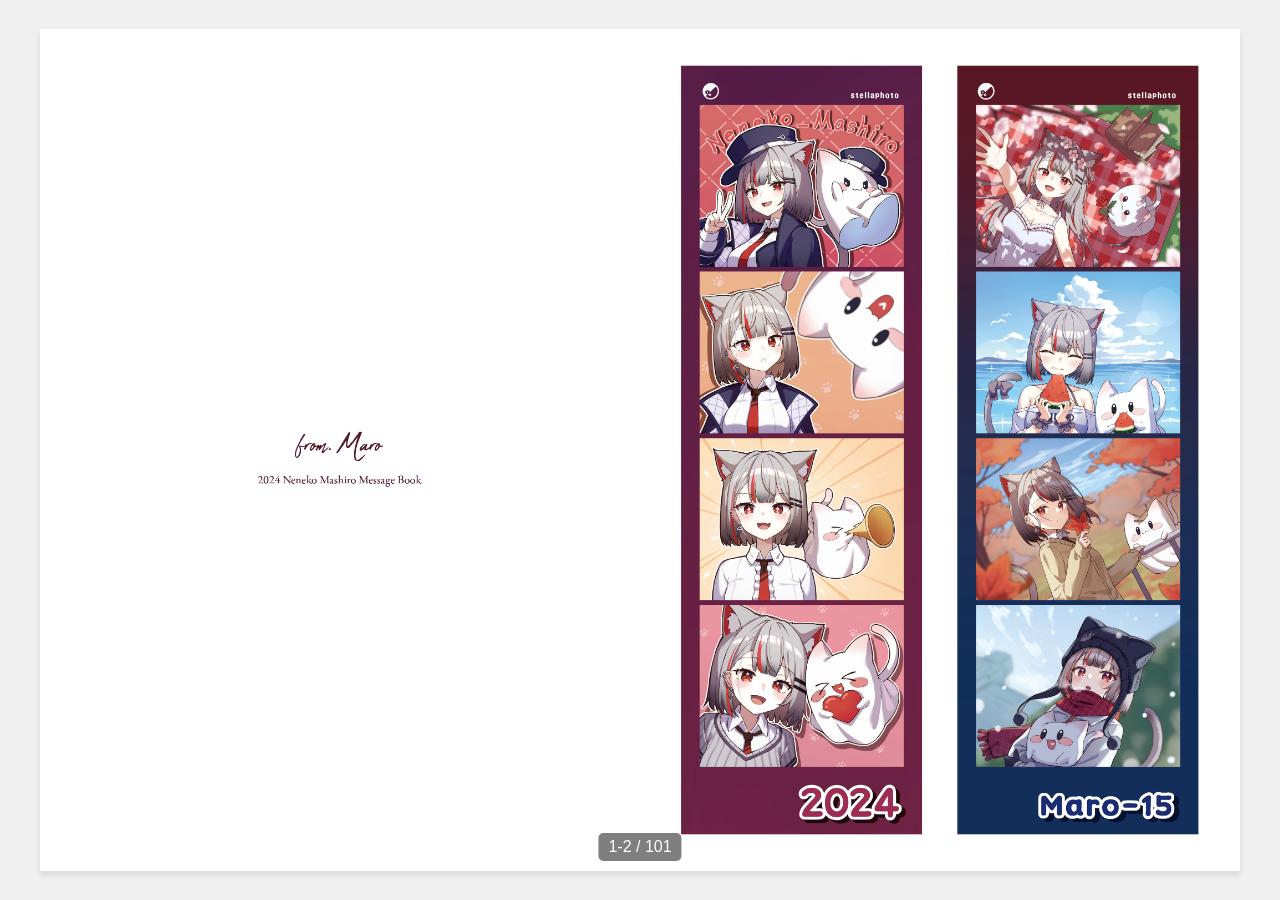
==== index.html @ 5083f231 "no message" ====
<!DOCTYPE html>
<html lang="ko">
<head>
    <meta charset="UTF-8">
    <meta name="viewport" content="width=device-width, initial-scale=1.0">
    <title>반응형 eBook 뷰어</title>
    <link rel="stylesheet" href="styles.css">
</head>
<body>
<div class="ebook-container">
    <div class="page-layout">
        <div class="page left-page" id="leftPage">
            <img id="leftImage" src="" alt="왼쪽 페이지 이미지">
        </div>
        <div class="page right-page" id="rightPage">
            <img id="rightImage" src="" alt="오른쪽 페이지 이미지">
        </div>
    </div>
    <div id="pageCounter">0 / 0</div>
</div>
<script src="script.js"></script>
</body>
</html>
---- styles.css ----
* {
    box-sizing: border-box;
    margin: 0;
    padding: 0;
}

body {
    display: flex;
    justify-content: center;
    align-items: center;
    min-height: 100vh;
    background-color: #f0f0f0;
    font-family: Arial, sans-serif;
}

.ebook-container {
    position: relative;
    width: 100%;
    max-width: 1200px;
    height: 100vh;
    max-height: 842px; /* A4 세로 크기 */
    background-color: white;
    box-shadow: 0 4px 6px rgba(0,0,0,0.1);
    overflow: hidden;
}

.page-layout {
    display: flex;
    width: 100%;
    height: 100%;
}

.page {
    height: 100%;
    display: flex;
    justify-content: center;
    align-items: center;
    cursor: pointer;
}

/* PC 모드 */
@media (min-width: 769px) {
    .page {
        width: 50%;
    }

    .page:hover {
        background-color: rgba(0,0,0,0.05);
    }
}

/* 모바일 모드 */
@media (max-width: 768px) {
    .page-layout {
        flex-direction: column;
    }

    .page {
        width: 100%;
        height:100%;
    }

    .right-page {
        display: none;
    }
}

.page img {
    max-width: 100%;
    max-height: 100%;
    object-fit: contain;
}

#pageCounter {
    position: absolute;
    bottom: 10px;
    left: 50%;
    transform: translateX(-50%);
    background-color: rgba(0,0,0,0.5);
    color: white;
    padding: 5px 10px;
    border-radius: 5px;
}
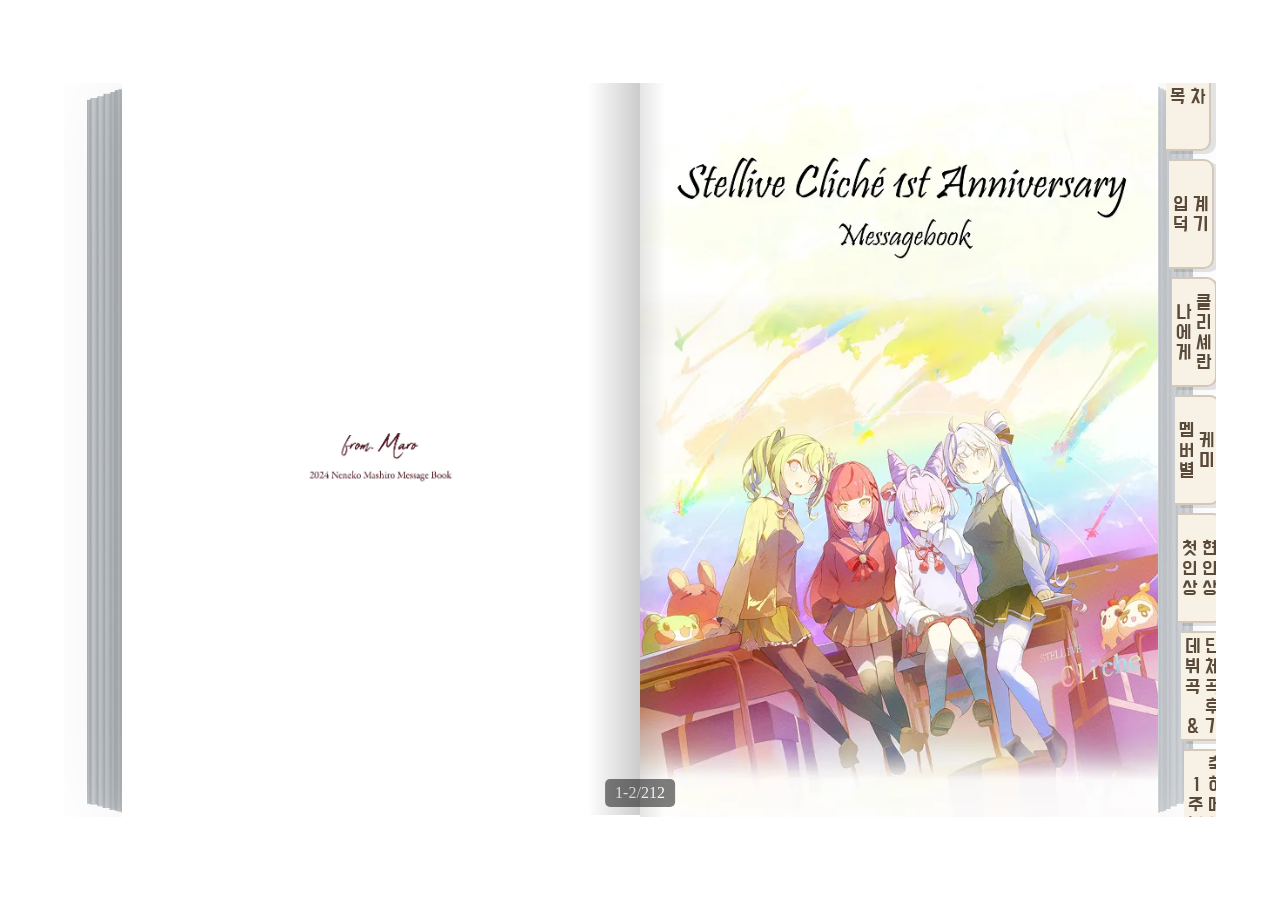
==== commit fc648f8f: "no message" ====
--- a/index.html
+++ b/index.html
@@ -3,8 +3,11 @@
 <head>
     <meta charset="UTF-8">
     <meta name="viewport" content="width=device-width, initial-scale=1.0">
-    <title>반응형 eBook 뷰어</title>
+    <title>메세지북 연습</title>
     <link rel="stylesheet" href="styles.css">
+    <link rel="preconnect" href="https://fonts.googleapis.com">
+    <link rel="preconnect" href="https://fonts.gstatic.com" crossorigin>
+    <link href="https://fonts.googleapis.com/css2?family=Do+Hyeon&display=swap" rel="stylesheet">
 </head>
 <body>
 <div class="ebook-container">
@@ -14,6 +17,15 @@
         </div>
         <div class="page right-page" id="rightPage">
             <img id="rightImage" src="" alt="오른쪽 페이지 이미지">
+            <ul class="bookmark-container">
+                <li class="bookmark" data-page="0">목<br>차</li>
+                <li class="bookmark" data-page="40">입덕<br>계기</li>
+                <li class="bookmark" data-page="80">나에게<br>클리셰란</li>
+                <li class="bookmark" data-page="120">멤버별<br>케미</li>
+                <li class="bookmark" data-page="160">첫인상<br>현인상</li>
+                <li class="bookmark" data-page="160">데뷔곡 &<br>단체곡후기</li>
+                <li class="bookmark" data-page="160">1주년<br>축하메세지</li>
+            </ul>
         </div>
     </div>
     <div id="pageCounter">0 / 0</div>
--- a/styles.css
+++ b/styles.css
@@ -9,66 +9,151 @@
     justify-content: center;
     align-items: center;
     min-height: 100vh;
-    background-color: #f0f0f0;
-    font-family: Arial, sans-serif;
+    background-color: white;
+    overflow: auto;
 }
 
 .ebook-container {
-    position: relative;
-    width: 100%;
-    max-width: 1200px;
-    height: 100vh;
-    max-height: 842px; /* A4 세로 크기 */
+    width: 90%;
+    max-width: 1400px;
+    height: auto;
+    display: flex;
+    justify-content: center;
+    align-items: center;
     background-color: white;
-    box-shadow: 0 4px 6px rgba(0,0,0,0.1);
     overflow: hidden;
+    will-change: transform;
+
+    background-image: url('images/book-background.jpg');
+    background-size: 96%;
+    background-position: center;
+    background-repeat: no-repeat;
 }
 
 .page-layout {
     display: flex;
-    width: 100%;
-    height: 100%;
+    width: 90%;
+    height: auto;
+    margin: 0 auto;
+    gap: 0;
+    box-shadow: 0 0 100px 0 rgba(0,0,0,0.1);
 }
 
 .page {
+    flex: 1;
     height: 100%;
     display: flex;
     justify-content: center;
     align-items: center;
     cursor: pointer;
-}
-
-/* PC 모드 */
-@media (min-width: 769px) {
-    .page {
-        width: 50%;
-    }
-
-    .page:hover {
-        background-color: rgba(0,0,0,0.05);
-    }
-}
-
-/* 모바일 모드 */
-@media (max-width: 768px) {
-    .page-layout {
-        flex-direction: column;
-    }
-
-    .page {
-        width: 100%;
-        height:100%;
-    }
-
-    .right-page {
-        display: none;
-    }
+    user-select: none;
+    -webkit-user-select: none;
+    -moz-user-select: none;
+    -ms-user-select: none;
 }
 
 .page img {
-    max-width: 100%;
-    max-height: 100%;
-    object-fit: contain;
+    width: 100%;
+    height: 100%;
+    object-fit: cover;
+    pointer-events: none;
+    margin: 0;
+    display: block;
+    user-select: none;
+    -webkit-user-select: none;
+    -moz-user-select: none;
+    -ms-user-select: none;
+    pointer-events: none;
+}
+
+.left-page {
+    position: relative;
+}
+
+.left-page::after {
+    content: '';
+    position: absolute;
+    top: 0;
+    right: 0;
+    width: 10%;
+    height: 100%;
+    background: linear-gradient(
+        to left,
+        rgba(0, 0, 0, 0.2) 0%,
+        rgba(0, 0, 0, 0.1) 50%,
+        rgba(0, 0, 0, 0) 100%
+    );
+    z-index: 10;
+    pointer-events: none;
+}
+
+.right-page {
+    position: relative;
+}
+
+.right-page::before {
+    content: '';
+    position: absolute;
+    top: 0;
+    left: 0;
+    width: 5%;
+    height: 100%;
+    background: linear-gradient(
+        to right,
+        rgba(0, 0, 0, 0.1) 0%,
+        rgba(0, 0, 0, 0) 100%
+    );
+    z-index: 10;
+    pointer-events: none;
+}
+
+.bookmark-container {
+    position: absolute;
+    right: -53px;
+    top: 50%;
+    transform: translateY(-50%);
+    display: flex;
+    flex-direction: column;
+    gap: 8px;
+    z-index: 20;
+}
+
+.bookmark {
+    background-color: #f8f1e5;
+    color: #5a4a3a;
+    width: 45px;
+    height: 110px;
+    writing-mode: vertical-lr;
+    font-family: 'Do Hyeon', sans-serif;
+    font-size: 20px;
+    border: 2px solid #d4c9b8;
+    border-left: none;
+    border-radius: 0 10px 10px 0;
+    box-shadow: 5px 3px rgba(0,0,0,0.1);
+    cursor: pointer;
+
+    padding: 3px 0 0 2px;
+    line-height: 20px;
+    text-align: center;
+    text-orientation: upright;
+    letter-spacing: 0;
+
+    overflow: hidden;
+    /transition: all 0.3s ease;
+}
+
+.bookmark:nth-child(1) { transform: translateX(0); } /* 목차 */
+.bookmark:nth-child(2) { transform: translateX(3px); }
+.bookmark:nth-child(3) { transform: translateX(6px); }
+.bookmark:nth-child(4) { transform: translateX(9px); }
+.bookmark:nth-child(5) { transform: translateX(12px); }
+.bookmark:nth-child(6) { transform: translateX(15px); }
+.bookmark:nth-child(7) { transform: translateX(18px); }
+
+.bookmark.active {
+    background-color: #5a4a3a;
+    color: #f8f1e5;
+    width: 45px;
 }
 
 #pageCounter {
